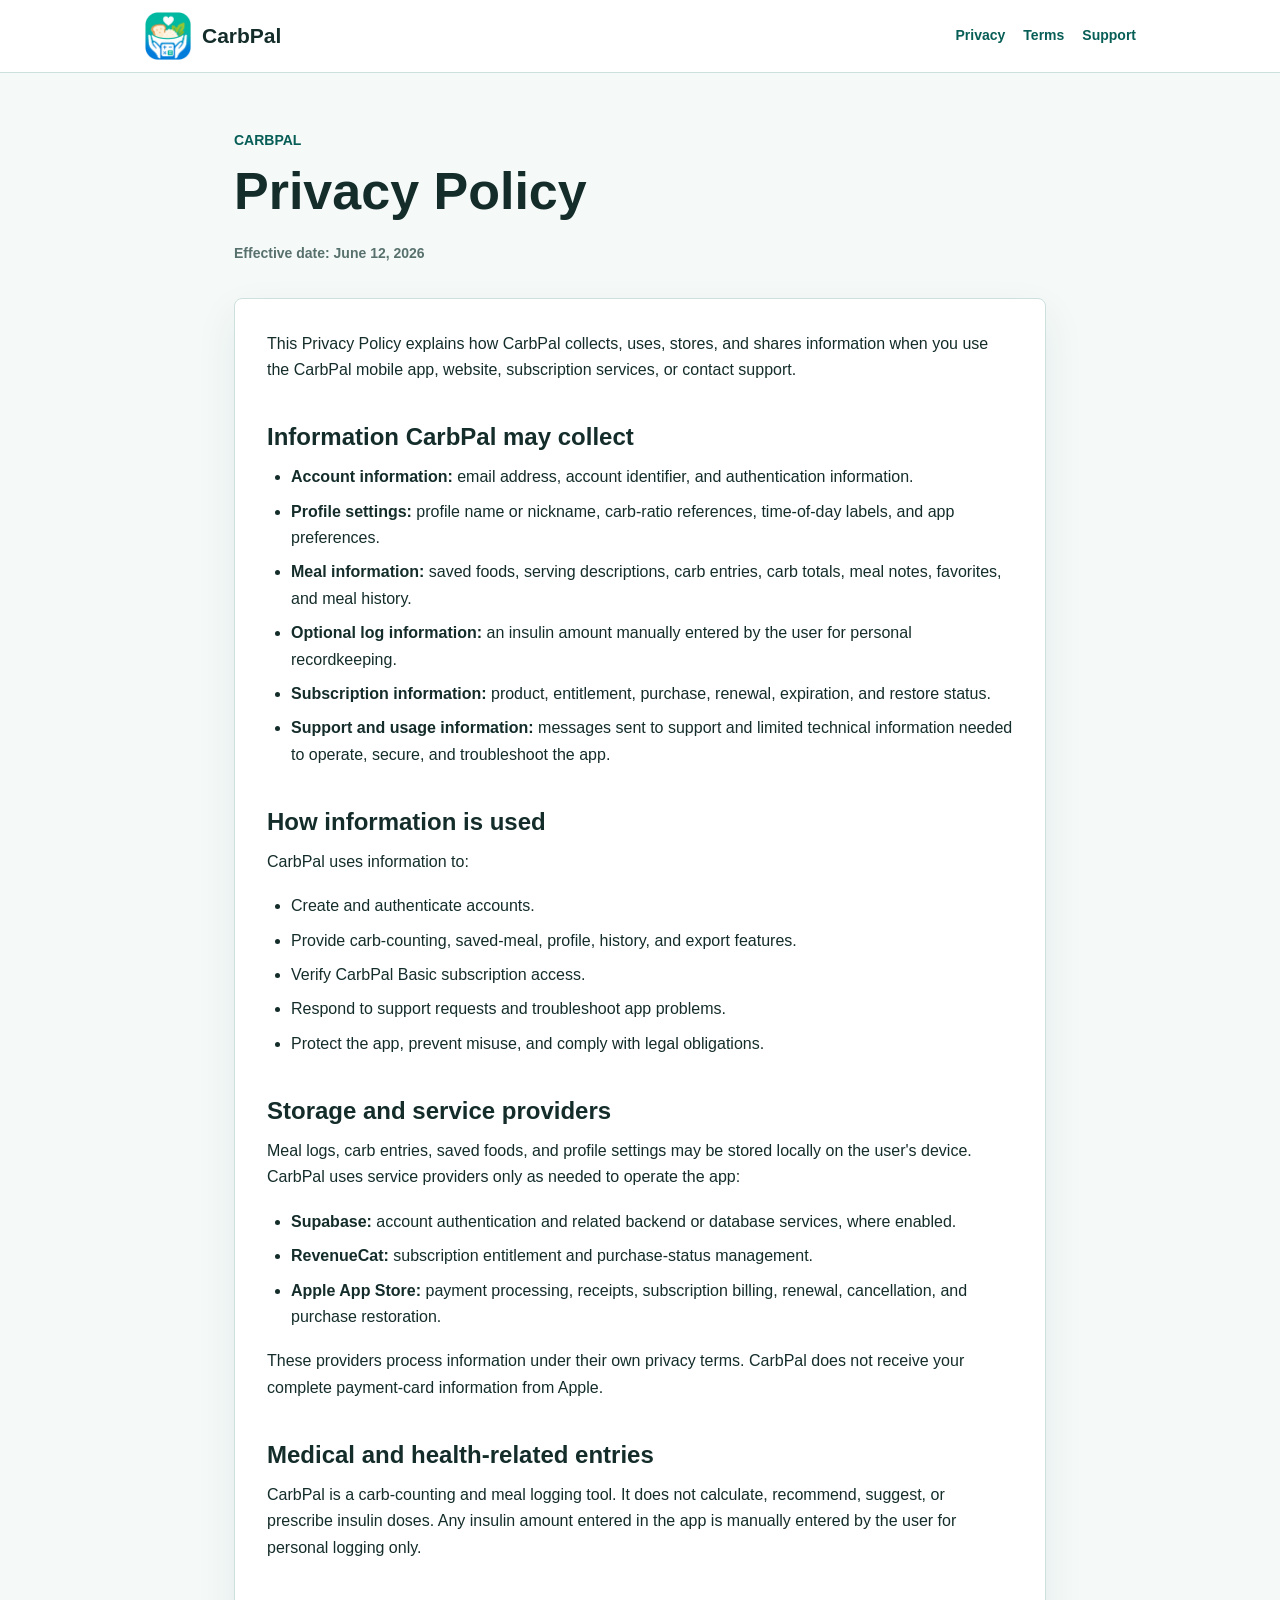
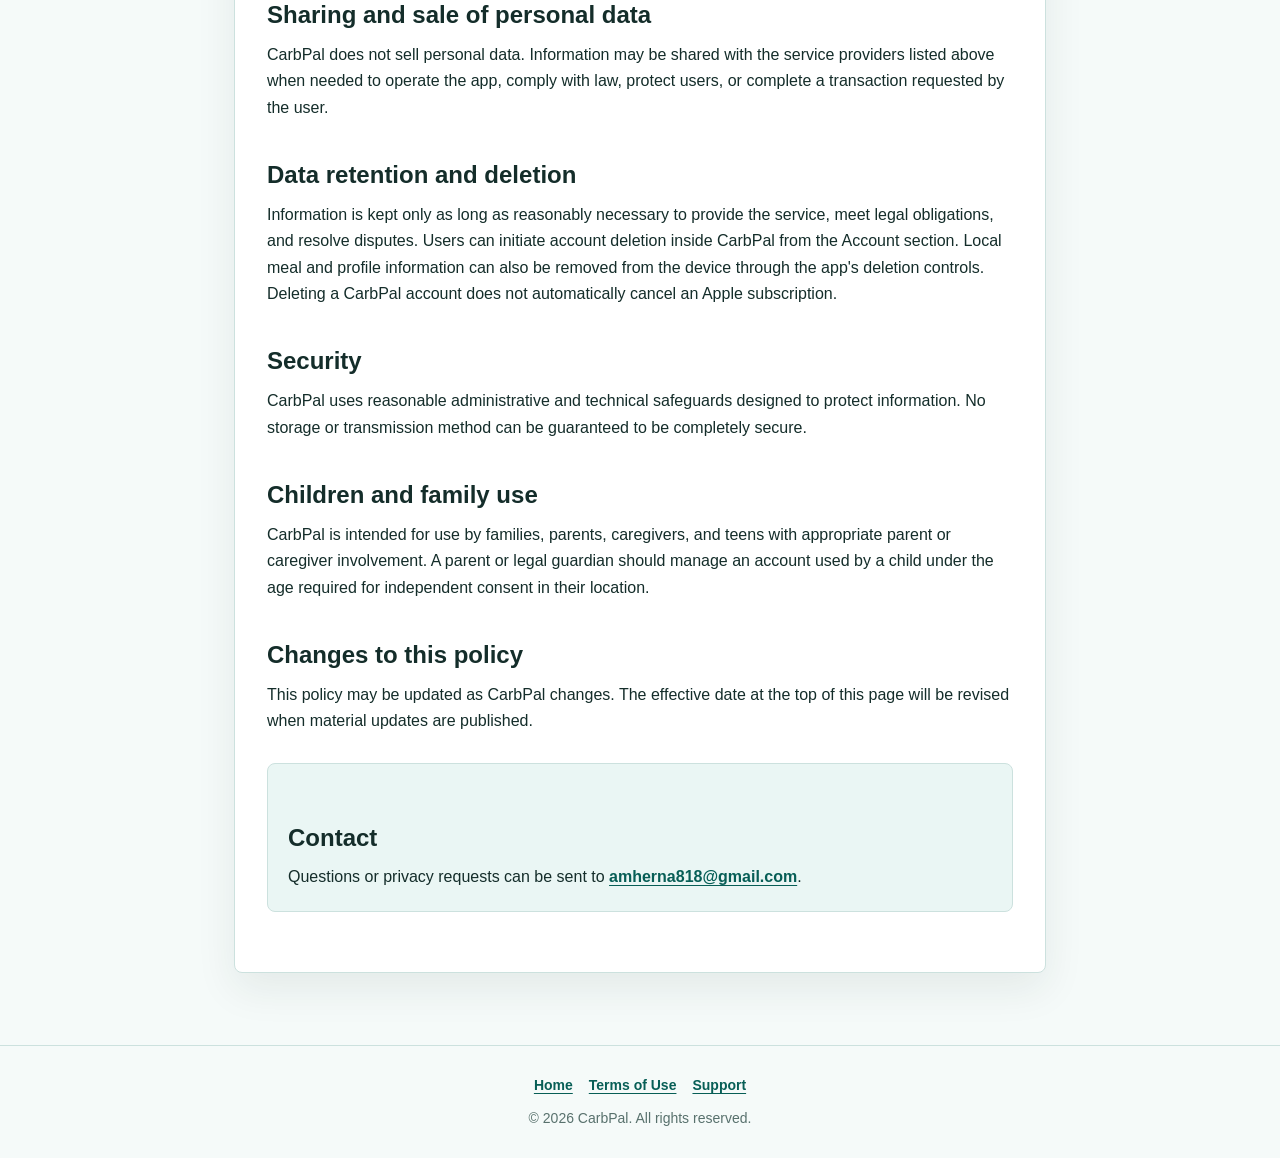
==== privacy.html @ cb9f70c7 "Add files via upload" ====
<!doctype html>
<html lang="en">
  <head>
    <meta charset="utf-8">
    <meta name="viewport" content="width=device-width, initial-scale=1">
    <meta name="description" content="CarbPal Privacy Policy">
    <title>Privacy Policy | CarbPal</title>
    <link rel="icon" href="assets/carbpal-logo-transparent.png">
    <link rel="stylesheet" href="site.css">
  </head>
  <body>
    <header class="site-header">
      <nav class="nav" aria-label="Main navigation">
        <a class="brand" href="index.html">
          <img src="assets/carbpal-logo-transparent.png" alt="CarbPal logo">
          <span>CarbPal</span>
        </a>
        <div class="nav-links">
          <a href="privacy.html" aria-current="page">Privacy</a>
          <a href="terms.html">Terms</a>
          <a href="support.html">Support</a>
        </div>
      </nav>
    </header>

    <main>
      <p class="eyebrow">CarbPal</p>
      <h1 class="page-title">Privacy Policy</h1>
      <p class="effective-date">Effective date: June 12, 2026</p>

      <article class="content-panel">
        <p>
          This Privacy Policy explains how CarbPal collects, uses, stores, and shares information when you use the
          CarbPal mobile app, website, subscription services, or contact support.
        </p>

        <h2>Information CarbPal may collect</h2>
        <ul>
          <li><strong>Account information:</strong> email address, account identifier, and authentication information.</li>
          <li><strong>Profile settings:</strong> profile name or nickname, carb-ratio references, time-of-day labels, and app preferences.</li>
          <li><strong>Meal information:</strong> saved foods, serving descriptions, carb entries, carb totals, meal notes, favorites, and meal history.</li>
          <li><strong>Optional log information:</strong> an insulin amount manually entered by the user for personal recordkeeping.</li>
          <li><strong>Subscription information:</strong> product, entitlement, purchase, renewal, expiration, and restore status.</li>
          <li><strong>Support and usage information:</strong> messages sent to support and limited technical information needed to operate, secure, and troubleshoot the app.</li>
        </ul>

        <h2>How information is used</h2>
        <p>CarbPal uses information to:</p>
        <ul>
          <li>Create and authenticate accounts.</li>
          <li>Provide carb-counting, saved-meal, profile, history, and export features.</li>
          <li>Verify CarbPal Basic subscription access.</li>
          <li>Respond to support requests and troubleshoot app problems.</li>
          <li>Protect the app, prevent misuse, and comply with legal obligations.</li>
        </ul>

        <h2>Storage and service providers</h2>
        <p>
          Meal logs, carb entries, saved foods, and profile settings may be stored locally on the user's device. CarbPal
          uses service providers only as needed to operate the app:
        </p>
        <ul>
          <li><strong>Supabase:</strong> account authentication and related backend or database services, where enabled.</li>
          <li><strong>RevenueCat:</strong> subscription entitlement and purchase-status management.</li>
          <li><strong>Apple App Store:</strong> payment processing, receipts, subscription billing, renewal, cancellation, and purchase restoration.</li>
        </ul>
        <p>
          These providers process information under their own privacy terms. CarbPal does not receive your complete
          payment-card information from Apple.
        </p>

        <h2>Medical and health-related entries</h2>
        <p>
          CarbPal is a carb-counting and meal logging tool. It does not calculate, recommend, suggest, or prescribe
          insulin doses. Any insulin amount entered in the app is manually entered by the user for personal logging only.
        </p>

        <h2>Sharing and sale of personal data</h2>
        <p>
          CarbPal does not sell personal data. Information may be shared with the service providers listed above when
          needed to operate the app, comply with law, protect users, or complete a transaction requested by the user.
        </p>

        <h2>Data retention and deletion</h2>
        <p>
          Information is kept only as long as reasonably necessary to provide the service, meet legal obligations, and
          resolve disputes. Users can initiate account deletion inside CarbPal from the Account section. Local meal and
          profile information can also be removed from the device through the app's deletion controls. Deleting a
          CarbPal account does not automatically cancel an Apple subscription.
        </p>

        <h2>Security</h2>
        <p>
          CarbPal uses reasonable administrative and technical safeguards designed to protect information. No storage
          or transmission method can be guaranteed to be completely secure.
        </p>

        <h2>Children and family use</h2>
        <p>
          CarbPal is intended for use by families, parents, caregivers, and teens with appropriate parent or caregiver
          involvement. A parent or legal guardian should manage an account used by a child under the age required for
          independent consent in their location.
        </p>

        <h2>Changes to this policy</h2>
        <p>
          This policy may be updated as CarbPal changes. The effective date at the top of this page will be revised when
          material updates are published.
        </p>

        <div class="contact-box">
          <h2>Contact</h2>
          <p>Questions or privacy requests can be sent to <a href="mailto:amherna818@gmail.com">amherna818@gmail.com</a>.</p>
        </div>
      </article>
    </main>

    <footer class="site-footer">
      <nav aria-label="Footer navigation">
        <a href="index.html">Home</a>
        <a href="terms.html">Terms of Use</a>
        <a href="support.html">Support</a>
      </nav>
      <div>&copy; 2026 CarbPal. All rights reserved.</div>
    </footer>
  </body>
</html>
---- site.css ----
:root {
  color-scheme: light;
  --background: #f5faf9;
  --surface: #ffffff;
  --surface-alt: #eaf6f4;
  --text: #142d2a;
  --muted: #58716d;
  --primary: #087c71;
  --primary-dark: #075e56;
  --border: #cce1de;
  --warning-background: #fff6e6;
  --warning-border: #e8a11a;
  --shadow: 0 16px 40px rgba(20, 45, 42, 0.08);
}

* {
  box-sizing: border-box;
}

html {
  scroll-behavior: smooth;
}

body {
  background: var(--background);
  color: var(--text);
  font-family: -apple-system, BlinkMacSystemFont, "Segoe UI", sans-serif;
  font-size: 16px;
  line-height: 1.65;
  margin: 0;
}

a {
  color: var(--primary-dark);
  font-weight: 700;
  text-underline-offset: 3px;
}

a:hover,
a:focus-visible {
  color: var(--primary);
}

a:focus-visible {
  outline: 3px solid rgba(8, 124, 113, 0.25);
  outline-offset: 4px;
}

.site-header {
  background: var(--surface);
  border-bottom: 1px solid var(--border);
}

.nav {
  align-items: center;
  display: flex;
  gap: 24px;
  justify-content: space-between;
  margin: 0 auto;
  max-width: 1040px;
  min-height: 72px;
  padding: 10px 24px;
}

.brand {
  align-items: center;
  color: var(--text);
  display: inline-flex;
  font-size: 21px;
  font-weight: 800;
  gap: 10px;
  text-decoration: none;
}

.brand img {
  border-radius: 12px;
  height: 48px;
  object-fit: contain;
  width: 48px;
}

.nav-links {
  align-items: center;
  display: flex;
  flex-wrap: wrap;
  gap: 18px;
  justify-content: flex-end;
}

.nav-links a {
  font-size: 14px;
  text-decoration: none;
}

main {
  margin: 0 auto;
  max-width: 860px;
  padding: 56px 24px 72px;
}

.home-main {
  max-width: 1040px;
}

.hero {
  align-items: center;
  display: grid;
  gap: 48px;
  grid-template-columns: minmax(0, 1fr) 300px;
  min-height: 470px;
}

.hero-copy {
  max-width: 650px;
}

.hero-logo {
  border-radius: 30px;
  filter: drop-shadow(0 18px 30px rgba(8, 124, 113, 0.16));
  max-width: 300px;
  width: 100%;
}

.eyebrow {
  color: var(--primary-dark);
  font-size: 14px;
  font-weight: 800;
  margin: 0 0 8px;
  text-transform: uppercase;
}

h1,
h2,
h3 {
  line-height: 1.2;
}

h1 {
  font-size: clamp(40px, 8vw, 68px);
  letter-spacing: 0;
  margin: 0 0 20px;
}

.page-title {
  font-size: clamp(34px, 7vw, 52px);
}

h2 {
  font-size: 24px;
  margin: 40px 0 12px;
}

h3 {
  font-size: 18px;
  margin: 28px 0 8px;
}

p,
ul,
ol {
  margin: 0 0 18px;
}

ul,
ol {
  padding-left: 24px;
}

li + li {
  margin-top: 8px;
}

.lead {
  color: var(--muted);
  font-size: 20px;
  line-height: 1.55;
  max-width: 700px;
}

.button-links {
  display: flex;
  flex-wrap: wrap;
  gap: 12px;
  margin-top: 28px;
}

.button-link {
  background: var(--primary);
  border: 1px solid var(--primary);
  border-radius: 8px;
  color: #ffffff;
  display: inline-flex;
  min-height: 48px;
  padding: 10px 18px;
  text-align: center;
  text-decoration: none;
}

.button-link.secondary {
  background: var(--surface);
  border-color: var(--border);
  color: var(--text);
}

.button-link:hover,
.button-link:focus-visible {
  background: var(--primary-dark);
  color: #ffffff;
}

.safety-notice {
  background: var(--warning-background);
  border-left: 5px solid var(--warning-border);
  border-radius: 8px;
  margin: 32px 0;
  padding: 20px 22px;
}

.safety-notice strong {
  display: block;
  font-size: 18px;
  margin-bottom: 6px;
}

.content-panel {
  background: var(--surface);
  border: 1px solid var(--border);
  border-radius: 8px;
  box-shadow: var(--shadow);
  margin-top: 32px;
  padding: 32px;
}

.effective-date {
  color: var(--muted);
  font-size: 14px;
  font-weight: 700;
}

.contact-box {
  background: var(--surface-alt);
  border: 1px solid var(--border);
  border-radius: 8px;
  margin: 28px 0;
  padding: 20px;
}

.contact-box p:last-child {
  margin-bottom: 0;
}

.site-footer {
  border-top: 1px solid var(--border);
  color: var(--muted);
  font-size: 14px;
  padding: 28px 24px;
  text-align: center;
}

.site-footer nav {
  display: flex;
  flex-wrap: wrap;
  gap: 16px;
  justify-content: center;
  margin-bottom: 10px;
}

@media (max-width: 720px) {
  .nav {
    align-items: flex-start;
    flex-direction: column;
    gap: 8px;
    padding: 12px 18px;
  }

  .nav-links {
    gap: 14px;
    justify-content: flex-start;
    padding-bottom: 8px;
  }

  main {
    padding: 38px 18px 56px;
  }

  .hero {
    gap: 24px;
    grid-template-columns: 1fr;
    min-height: auto;
  }

  .hero-logo {
    grid-row: 1;
    justify-self: center;
    max-width: 190px;
  }

  .content-panel {
    padding: 22px 18px;
  }

  .button-links {
    flex-direction: column;
  }

  .button-link {
    justify-content: center;
    width: 100%;
  }
}
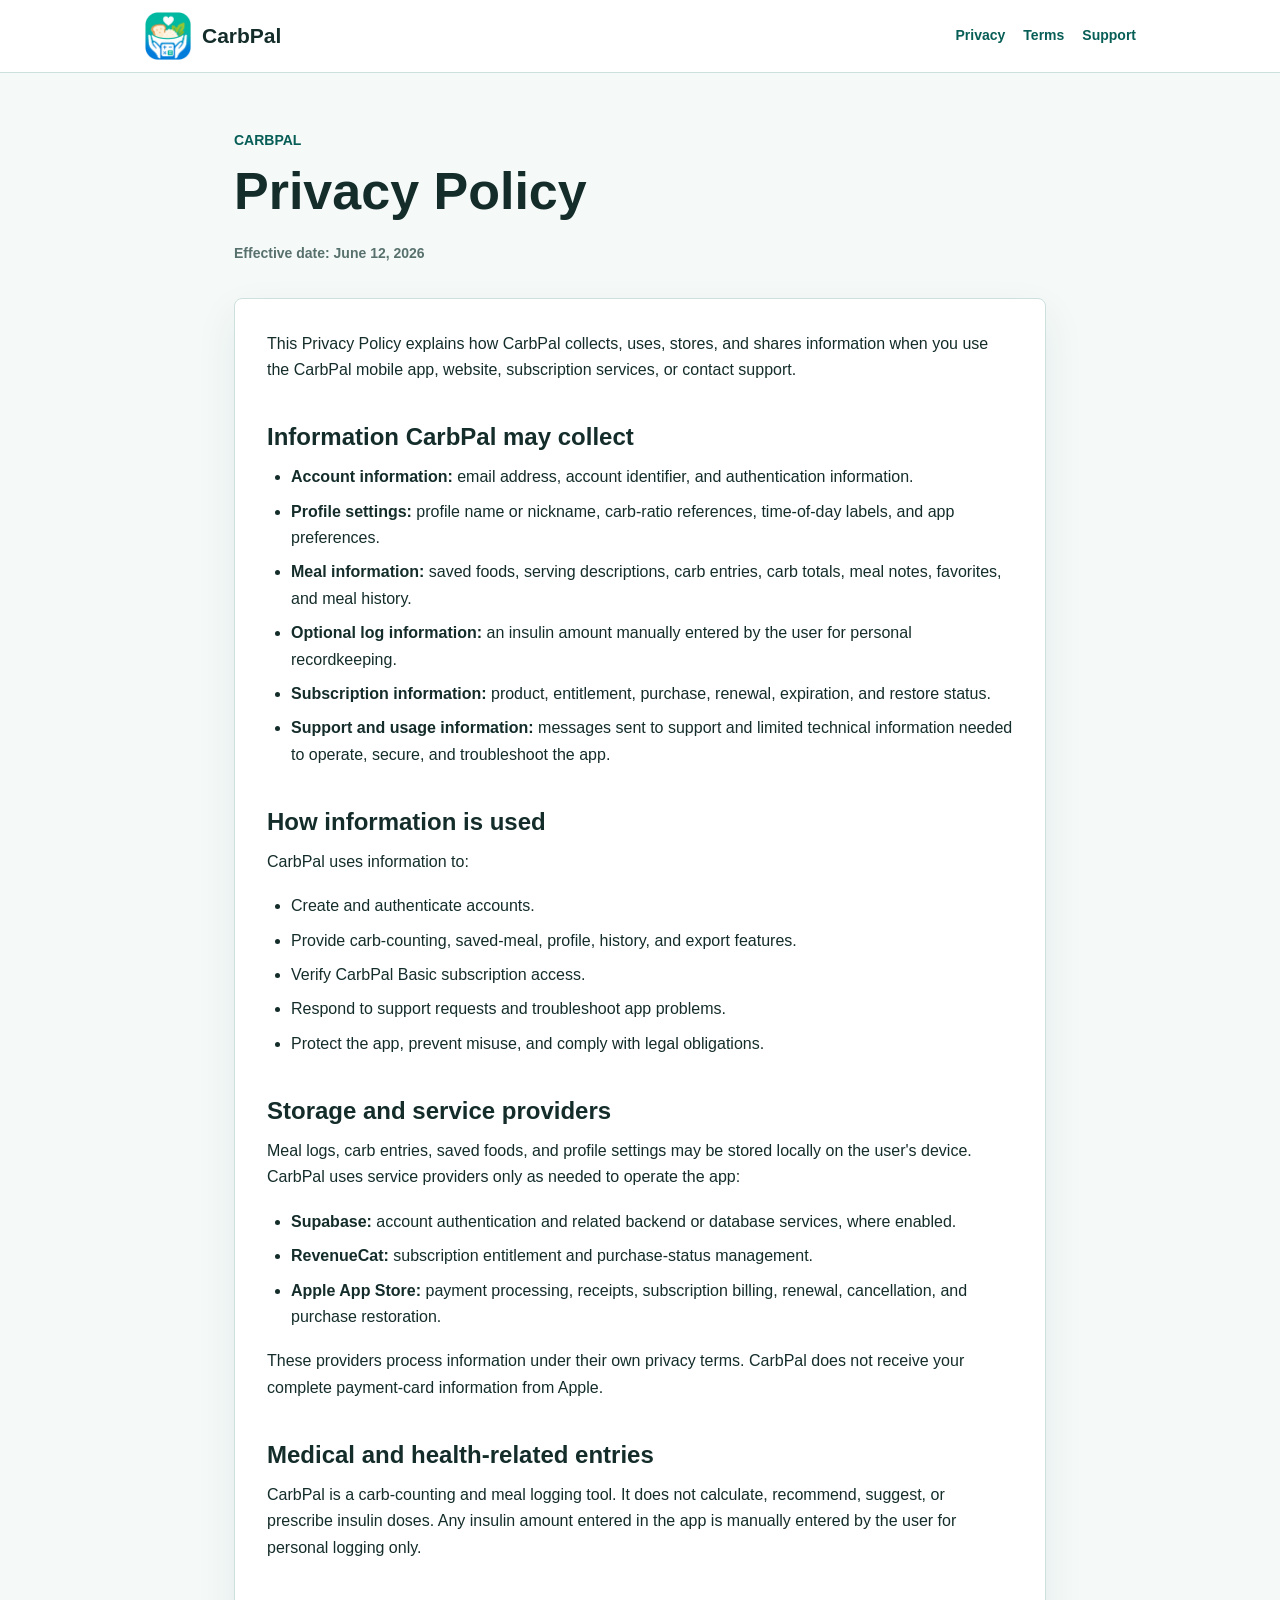
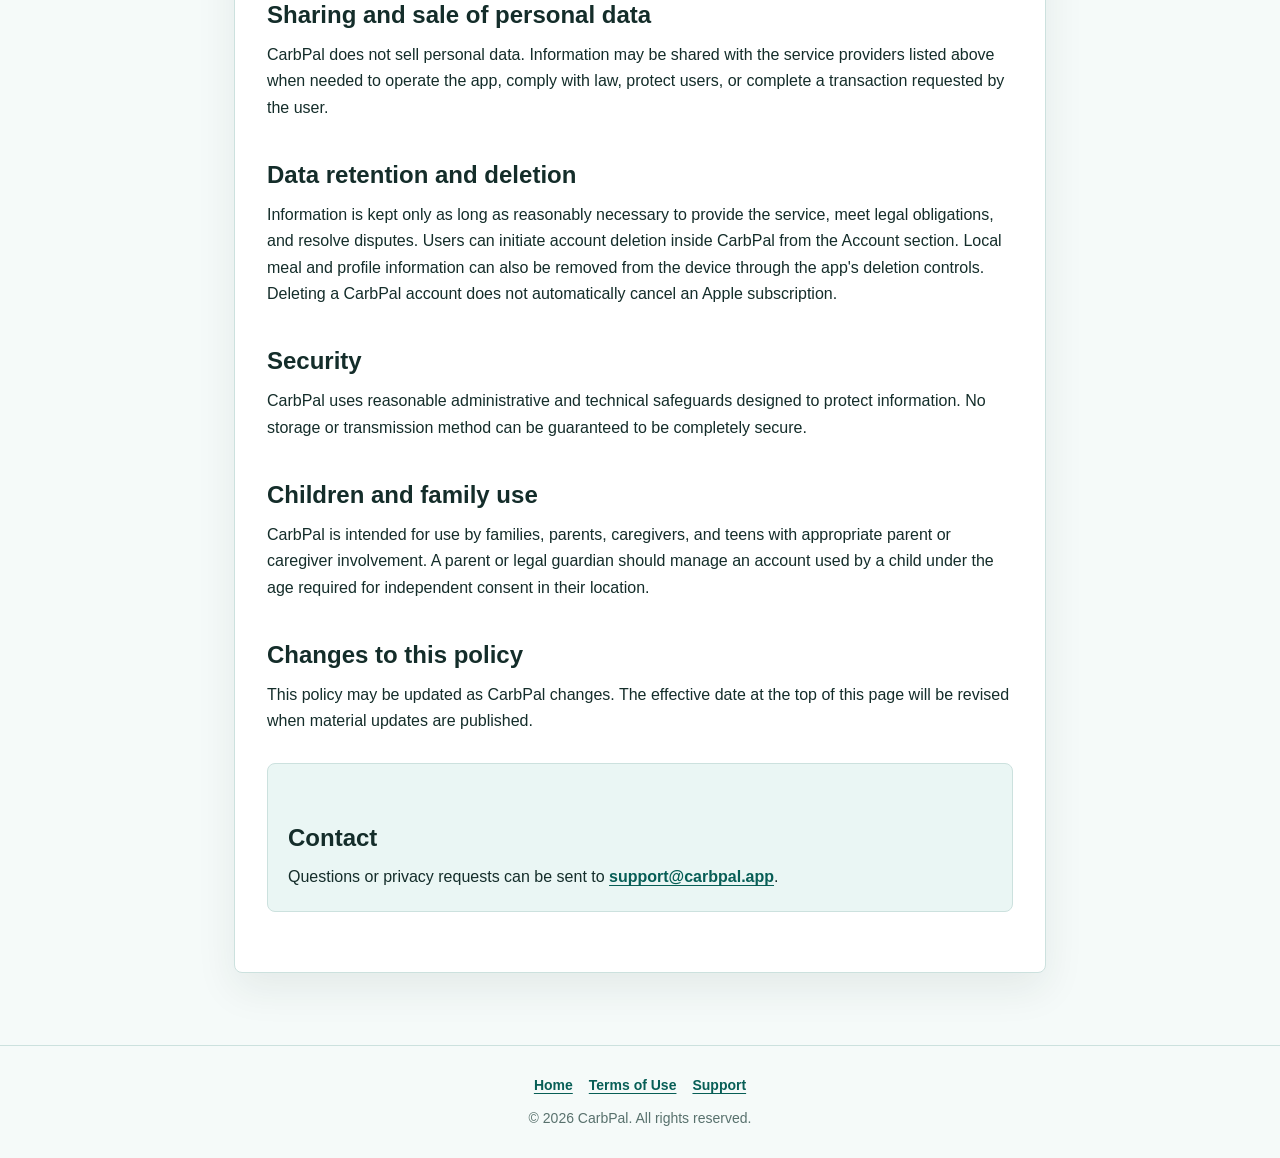
==== commit 90781f1d: "Update CarbPal support email" ====
--- a/privacy.html
+++ b/privacy.html
@@ -110,7 +110,7 @@
 
         <div class="contact-box">
           <h2>Contact</h2>
-          <p>Questions or privacy requests can be sent to <a href="mailto:amherna818@gmail.com">amherna818@gmail.com</a>.</p>
+          <p>Questions or privacy requests can be sent to <a href="mailto:support@carbpal.app">support@carbpal.app</a>.</p>
         </div>
       </article>
     </main>
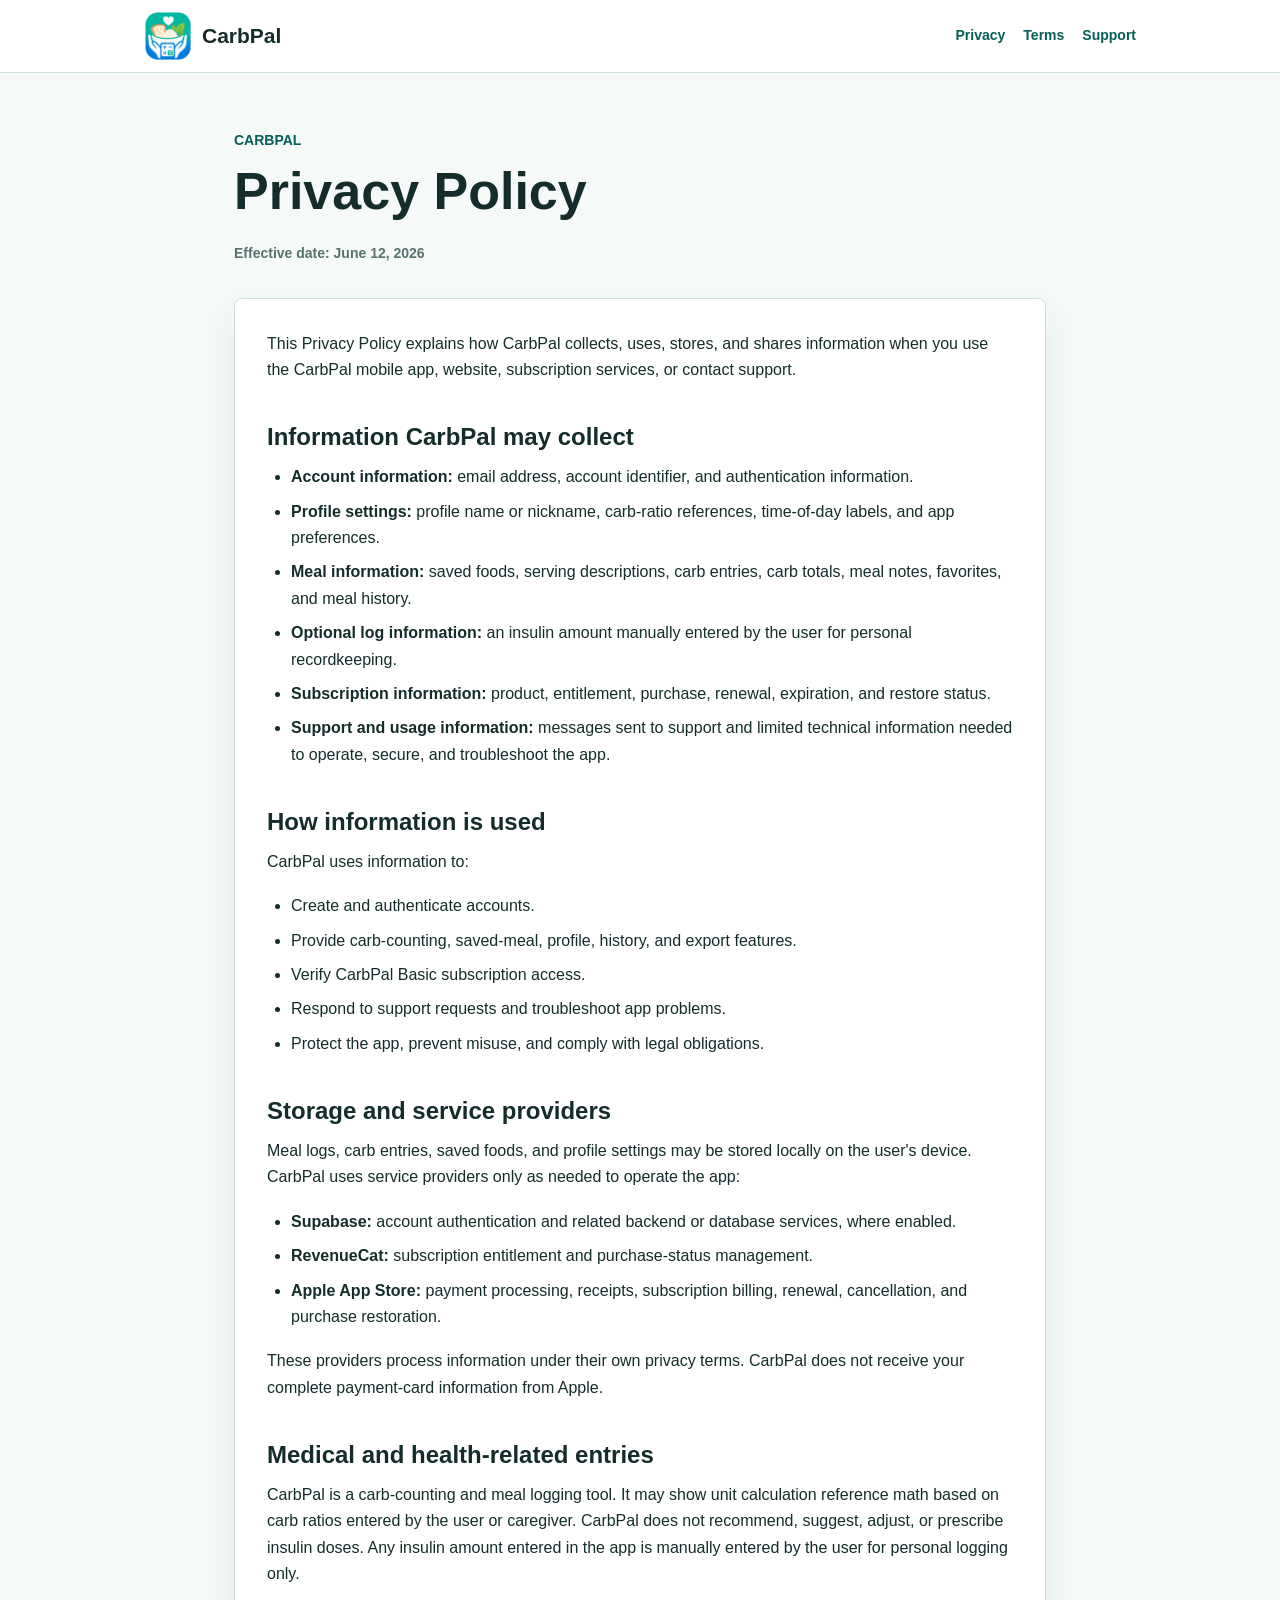
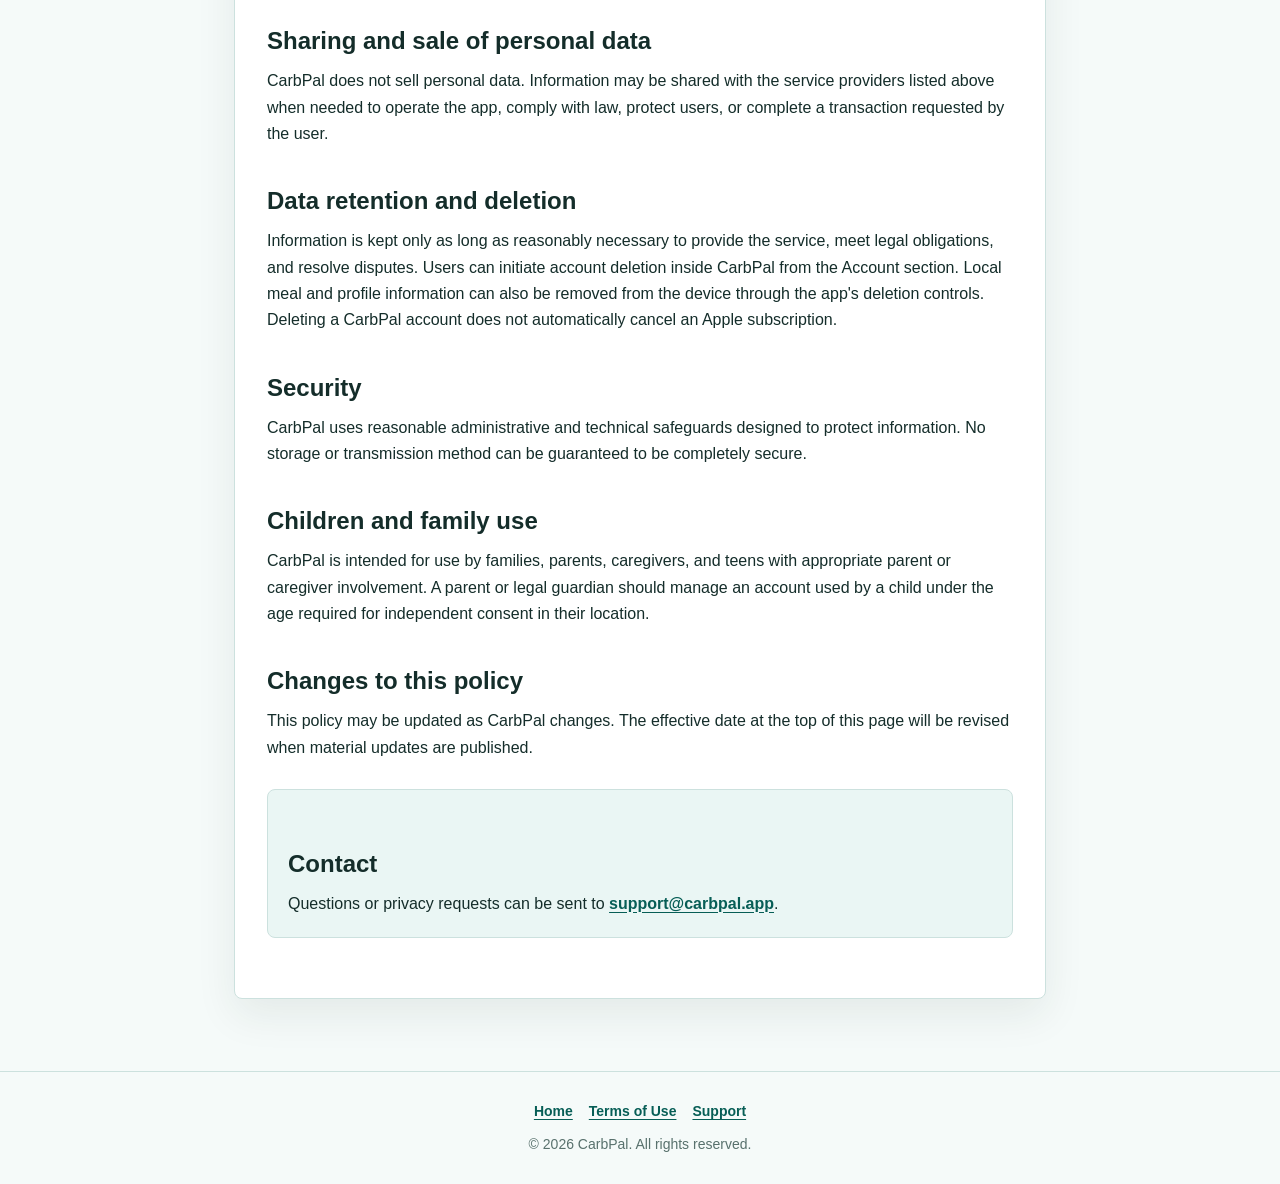
==== commit e023dd80: "Add App Store download badge" ====
--- a/privacy.html
+++ b/privacy.html
@@ -71,8 +71,9 @@
 
         <h2>Medical and health-related entries</h2>
         <p>
-          CarbPal is a carb-counting and meal logging tool. It does not calculate, recommend, suggest, or prescribe
-          insulin doses. Any insulin amount entered in the app is manually entered by the user for personal logging only.
+          CarbPal is a carb-counting and meal logging tool. It may show unit calculation reference math based on carb
+          ratios entered by the user or caregiver. CarbPal does not recommend, suggest, adjust, or prescribe insulin
+          doses. Any insulin amount entered in the app is manually entered by the user for personal logging only.
         </p>
 
         <h2>Sharing and sale of personal data</h2>
--- a/site.css
+++ b/site.css
@@ -177,6 +177,15 @@
   max-width: 700px;
 }
 
+.app-store-badge-link {
+  display: inline-flex;
+  margin-top: 10px;
+}
+
+.app-store-badge-link img {
+  display: block;
+}
+
 .button-links {
   display: flex;
   flex-wrap: wrap;
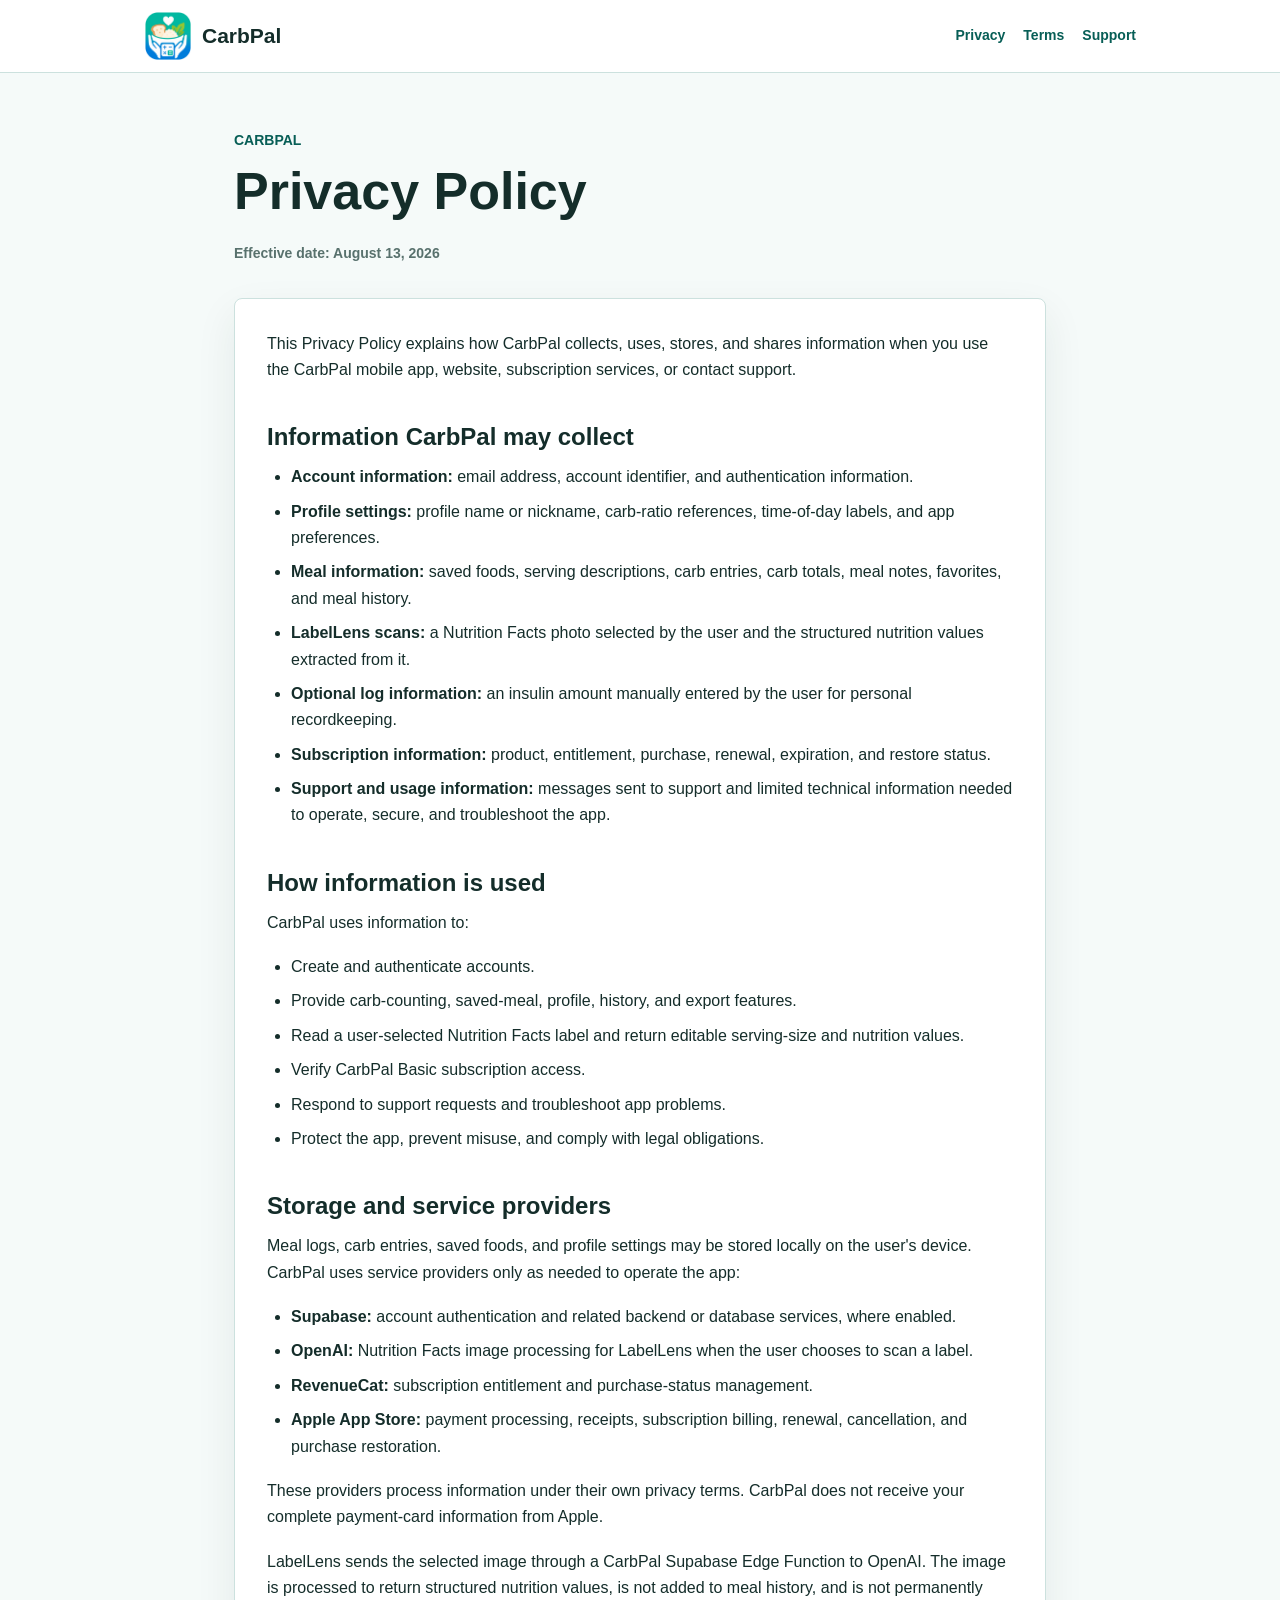
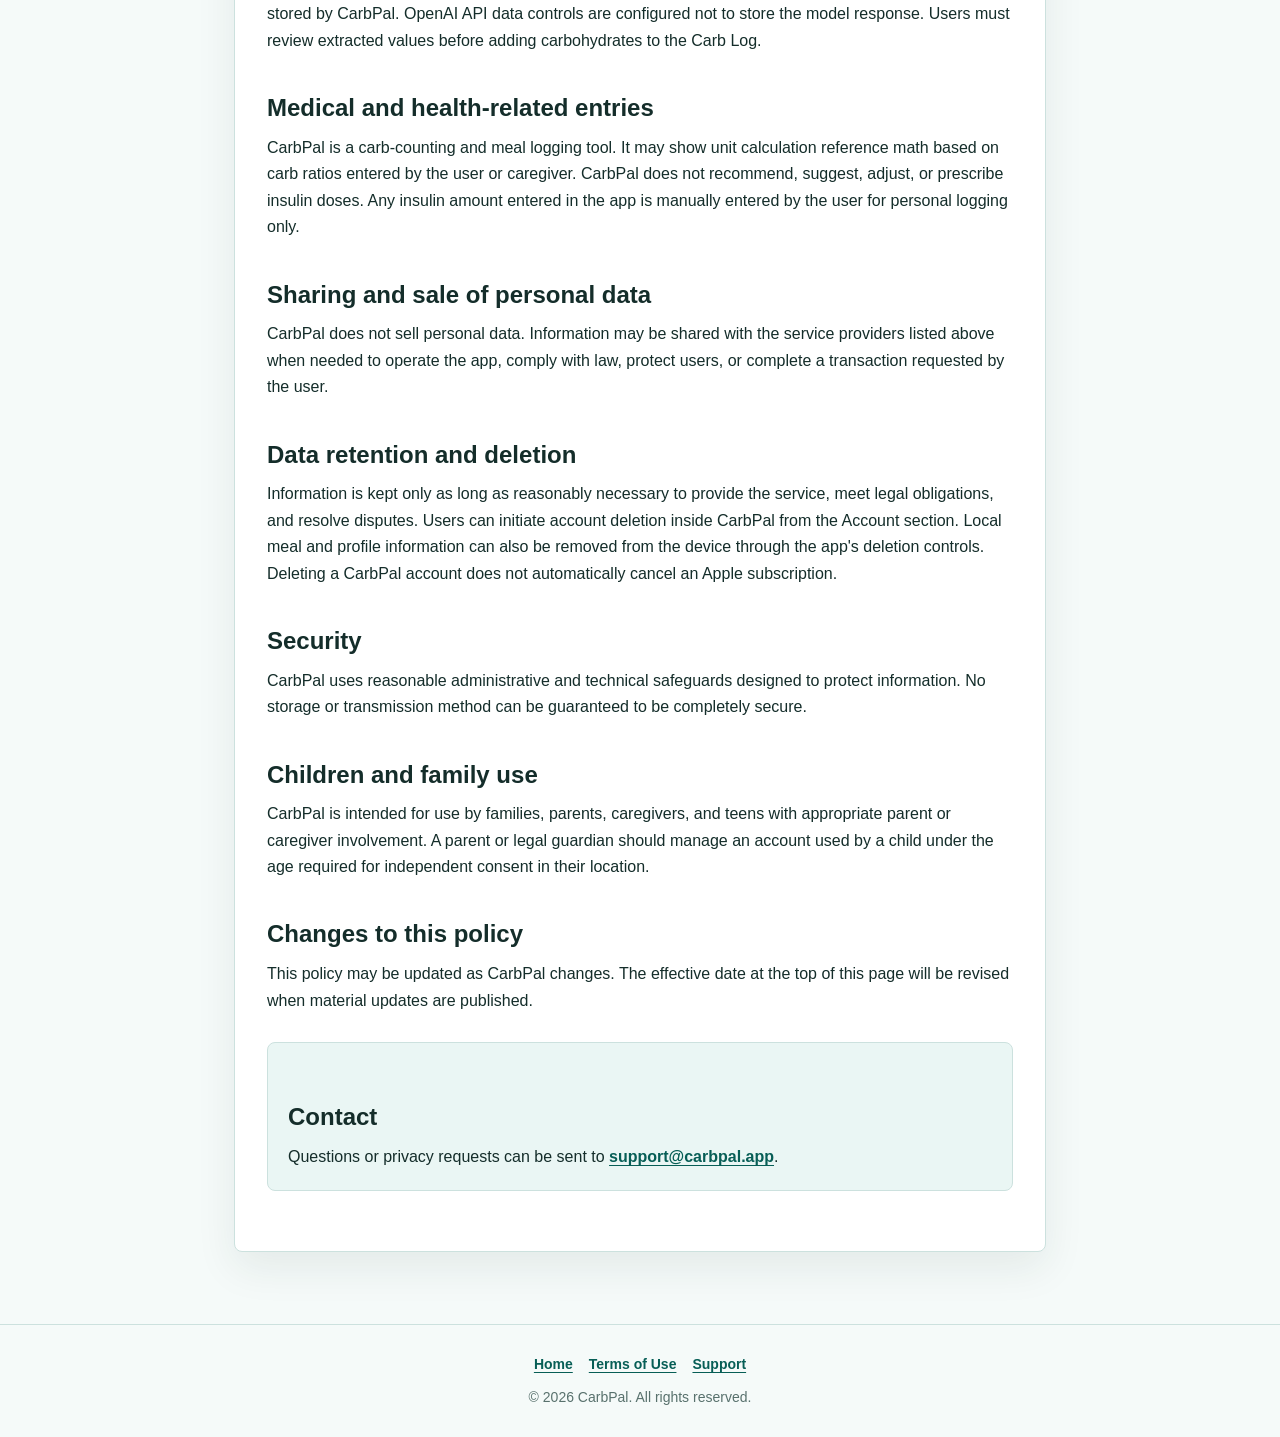
==== commit 060d802a: "Disclose LabelLens image processing" ====
--- a/privacy.html
+++ b/privacy.html
@@ -26,7 +26,7 @@
     <main>
       <p class="eyebrow">CarbPal</p>
       <h1 class="page-title">Privacy Policy</h1>
-      <p class="effective-date">Effective date: June 12, 2026</p>
+      <p class="effective-date">Effective date: August 13, 2026</p>
 
       <article class="content-panel">
         <p>
@@ -39,6 +39,7 @@
           <li><strong>Account information:</strong> email address, account identifier, and authentication information.</li>
           <li><strong>Profile settings:</strong> profile name or nickname, carb-ratio references, time-of-day labels, and app preferences.</li>
           <li><strong>Meal information:</strong> saved foods, serving descriptions, carb entries, carb totals, meal notes, favorites, and meal history.</li>
+          <li><strong>LabelLens scans:</strong> a Nutrition Facts photo selected by the user and the structured nutrition values extracted from it.</li>
           <li><strong>Optional log information:</strong> an insulin amount manually entered by the user for personal recordkeeping.</li>
           <li><strong>Subscription information:</strong> product, entitlement, purchase, renewal, expiration, and restore status.</li>
           <li><strong>Support and usage information:</strong> messages sent to support and limited technical information needed to operate, secure, and troubleshoot the app.</li>
@@ -49,6 +50,7 @@
         <ul>
           <li>Create and authenticate accounts.</li>
           <li>Provide carb-counting, saved-meal, profile, history, and export features.</li>
+          <li>Read a user-selected Nutrition Facts label and return editable serving-size and nutrition values.</li>
           <li>Verify CarbPal Basic subscription access.</li>
           <li>Respond to support requests and troubleshoot app problems.</li>
           <li>Protect the app, prevent misuse, and comply with legal obligations.</li>
@@ -61,12 +63,19 @@
         </p>
         <ul>
           <li><strong>Supabase:</strong> account authentication and related backend or database services, where enabled.</li>
+          <li><strong>OpenAI:</strong> Nutrition Facts image processing for LabelLens when the user chooses to scan a label.</li>
           <li><strong>RevenueCat:</strong> subscription entitlement and purchase-status management.</li>
           <li><strong>Apple App Store:</strong> payment processing, receipts, subscription billing, renewal, cancellation, and purchase restoration.</li>
         </ul>
         <p>
           These providers process information under their own privacy terms. CarbPal does not receive your complete
           payment-card information from Apple.
+        </p>
+        <p>
+          LabelLens sends the selected image through a CarbPal Supabase Edge Function to OpenAI. The image is processed
+          to return structured nutrition values, is not added to meal history, and is not permanently stored by CarbPal.
+          OpenAI API data controls are configured not to store the model response. Users must review extracted values
+          before adding carbohydrates to the Carb Log.
         </p>
 
         <h2>Medical and health-related entries</h2>
--- a/site.css
+++ b/site.css
@@ -258,6 +258,95 @@
   margin-bottom: 0;
 }
 
+.marketing-main {
+  max-width: 1120px;
+}
+
+.marketing-actions {
+  display: flex;
+  flex-wrap: wrap;
+  gap: 12px;
+  margin: 28px 0 34px;
+}
+
+.asset-section h2 {
+  margin-top: 0;
+}
+
+.asset-grid {
+  display: grid;
+  gap: 18px;
+  grid-template-columns: repeat(auto-fit, minmax(220px, 1fr));
+  margin: 20px 0 26px;
+}
+
+.asset-card {
+  background: var(--surface);
+  border: 1px solid var(--border);
+  border-radius: 8px;
+  padding: 16px;
+}
+
+.asset-card img {
+  aspect-ratio: 1;
+  background: var(--surface-alt);
+  border: 1px solid var(--border);
+  border-radius: 8px;
+  display: block;
+  height: auto;
+  object-fit: contain;
+  width: 100%;
+}
+
+.asset-card-tall img {
+  aspect-ratio: 9 / 16;
+}
+
+.asset-card-wide img {
+  aspect-ratio: 16 / 9;
+}
+
+.asset-card h3 {
+  margin-top: 16px;
+}
+
+.asset-card p {
+  color: var(--muted);
+}
+
+.asset-link {
+  align-items: center;
+  background: var(--surface-alt);
+  border: 1px solid var(--border);
+  border-radius: 8px;
+  display: inline-flex;
+  min-height: 44px;
+  padding: 8px 14px;
+  text-decoration: none;
+}
+
+.copy-box {
+  background: var(--surface-alt);
+  border: 1px solid var(--border);
+  border-radius: 8px;
+  padding: 20px;
+}
+
+.copy-box strong {
+  display: block;
+  font-size: 18px;
+  margin-bottom: 8px;
+}
+
+.copy-box p:last-child,
+.download-list li:last-child {
+  margin-bottom: 0;
+}
+
+.download-list {
+  columns: 2;
+}
+
 .site-footer {
   border-top: 1px solid var(--border);
   color: var(--muted);
@@ -316,4 +405,20 @@
     justify-content: center;
     width: 100%;
   }
-}
+
+  .marketing-actions {
+    flex-direction: column;
+  }
+
+  .asset-grid {
+    grid-template-columns: 1fr;
+  }
+
+  .asset-card {
+    padding: 14px;
+  }
+
+  .download-list {
+    columns: 1;
+  }
+}
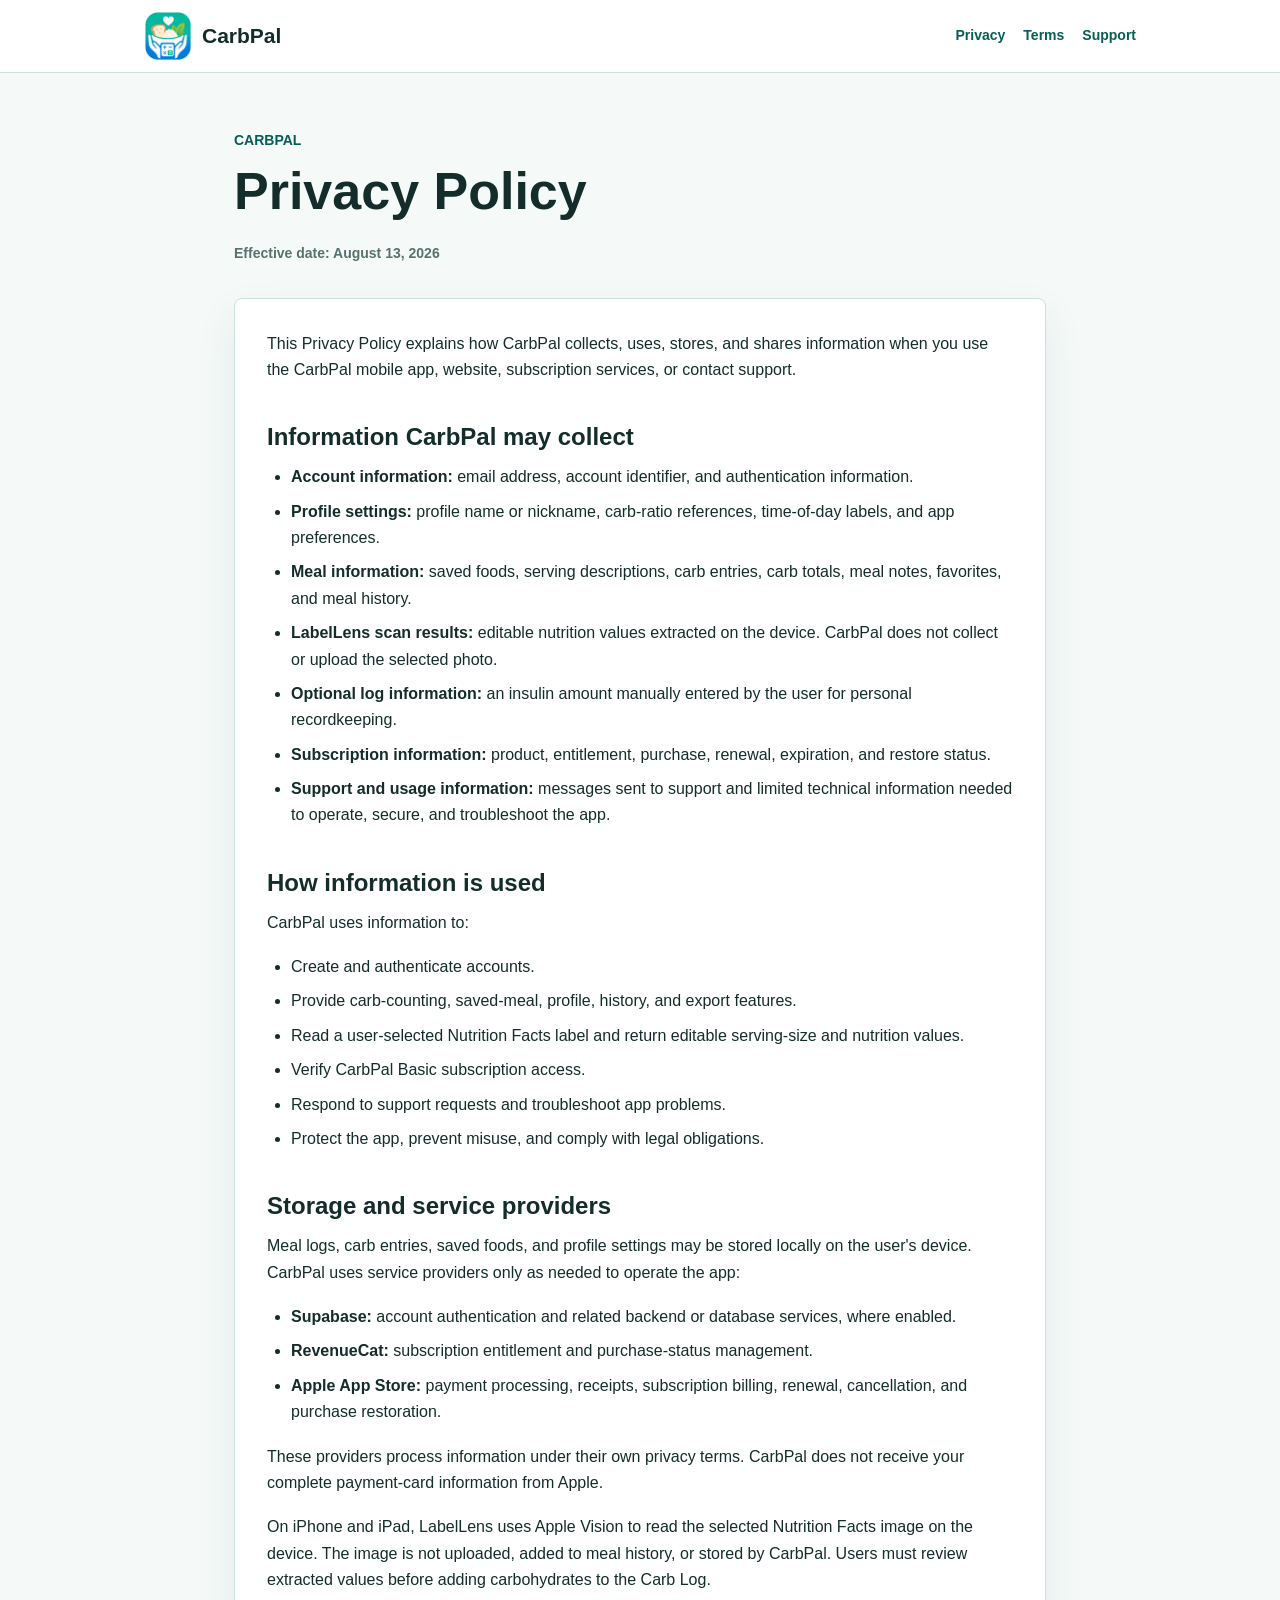
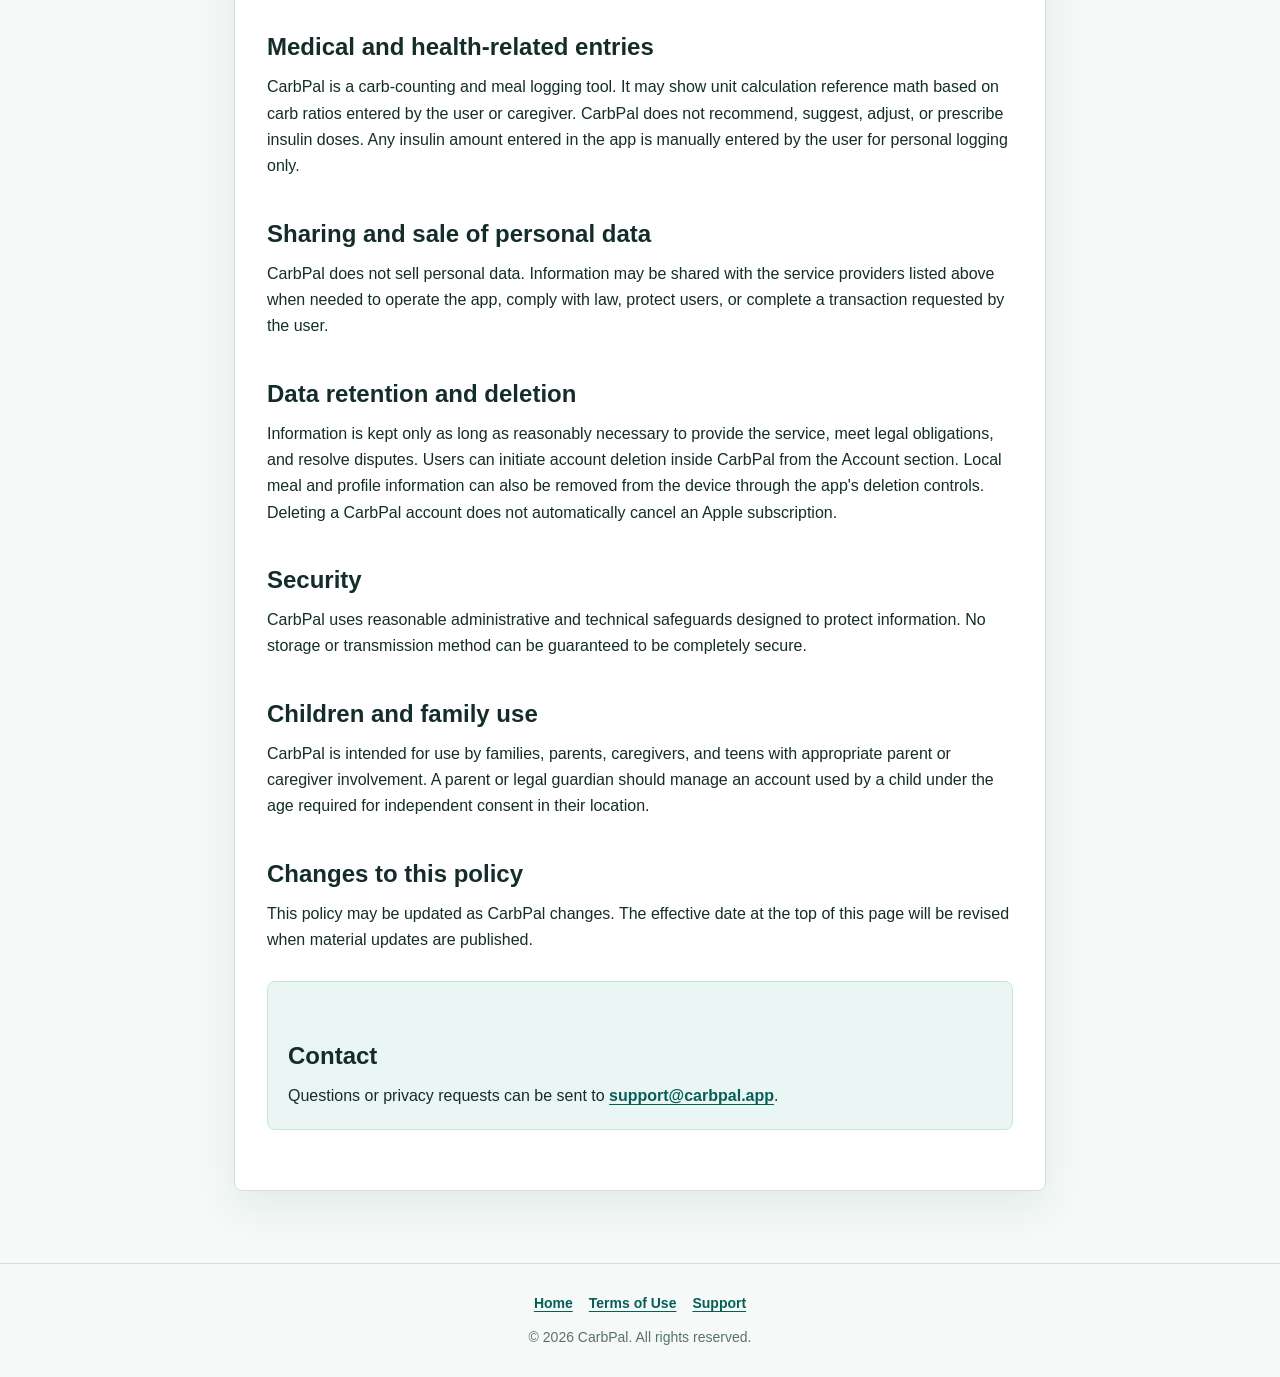
==== commit 400e6138: "Update LabelLens privacy for on-device OCR" ====
--- a/privacy.html
+++ b/privacy.html
@@ -39,7 +39,7 @@
           <li><strong>Account information:</strong> email address, account identifier, and authentication information.</li>
           <li><strong>Profile settings:</strong> profile name or nickname, carb-ratio references, time-of-day labels, and app preferences.</li>
           <li><strong>Meal information:</strong> saved foods, serving descriptions, carb entries, carb totals, meal notes, favorites, and meal history.</li>
-          <li><strong>LabelLens scans:</strong> a Nutrition Facts photo selected by the user and the structured nutrition values extracted from it.</li>
+          <li><strong>LabelLens scan results:</strong> editable nutrition values extracted on the device. CarbPal does not collect or upload the selected photo.</li>
           <li><strong>Optional log information:</strong> an insulin amount manually entered by the user for personal recordkeeping.</li>
           <li><strong>Subscription information:</strong> product, entitlement, purchase, renewal, expiration, and restore status.</li>
           <li><strong>Support and usage information:</strong> messages sent to support and limited technical information needed to operate, secure, and troubleshoot the app.</li>
@@ -63,7 +63,6 @@
         </p>
         <ul>
           <li><strong>Supabase:</strong> account authentication and related backend or database services, where enabled.</li>
-          <li><strong>OpenAI:</strong> Nutrition Facts image processing for LabelLens when the user chooses to scan a label.</li>
           <li><strong>RevenueCat:</strong> subscription entitlement and purchase-status management.</li>
           <li><strong>Apple App Store:</strong> payment processing, receipts, subscription billing, renewal, cancellation, and purchase restoration.</li>
         </ul>
@@ -72,10 +71,9 @@
           payment-card information from Apple.
         </p>
         <p>
-          LabelLens sends the selected image through a CarbPal Supabase Edge Function to OpenAI. The image is processed
-          to return structured nutrition values, is not added to meal history, and is not permanently stored by CarbPal.
-          OpenAI API data controls are configured not to store the model response. Users must review extracted values
-          before adding carbohydrates to the Carb Log.
+          On iPhone and iPad, LabelLens uses Apple Vision to read the selected Nutrition Facts image on the device. The
+          image is not uploaded, added to meal history, or stored by CarbPal. Users must review extracted values before
+          adding carbohydrates to the Carb Log.
         </p>
 
         <h2>Medical and health-related entries</h2>
